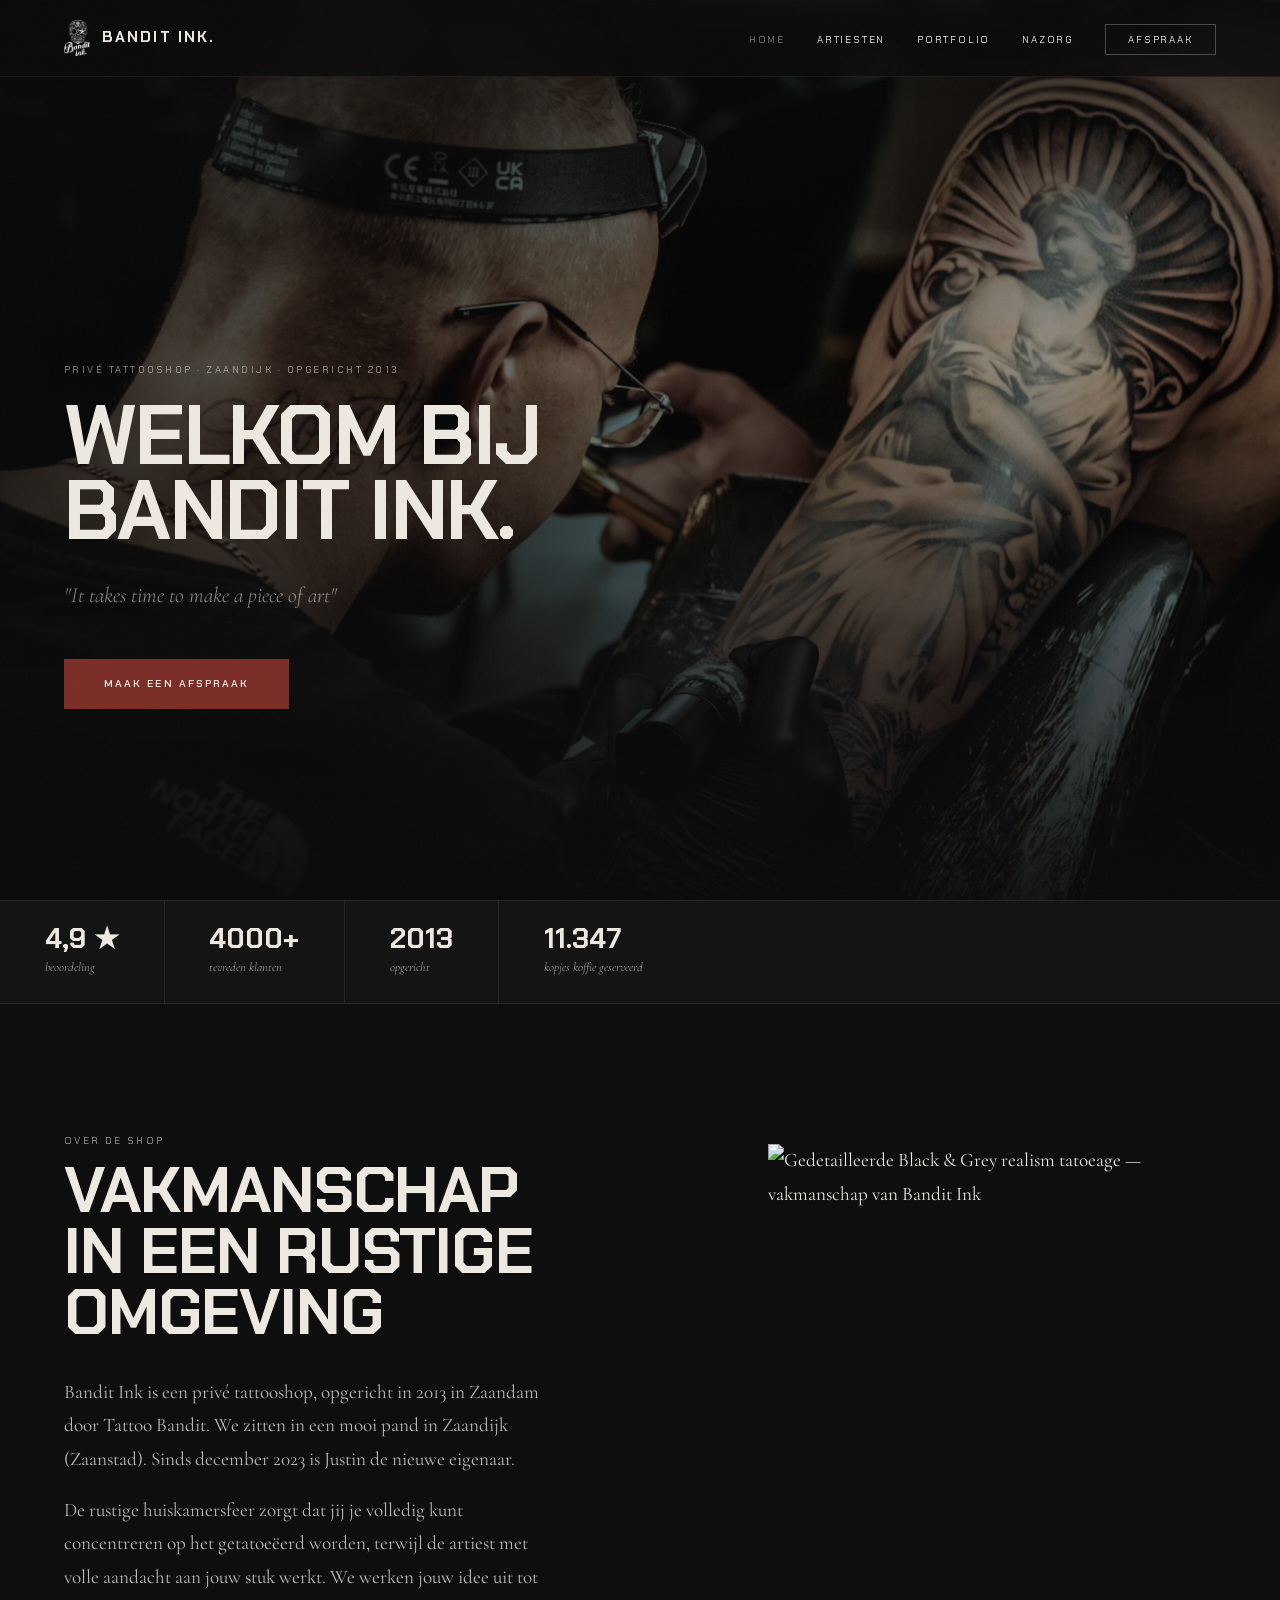
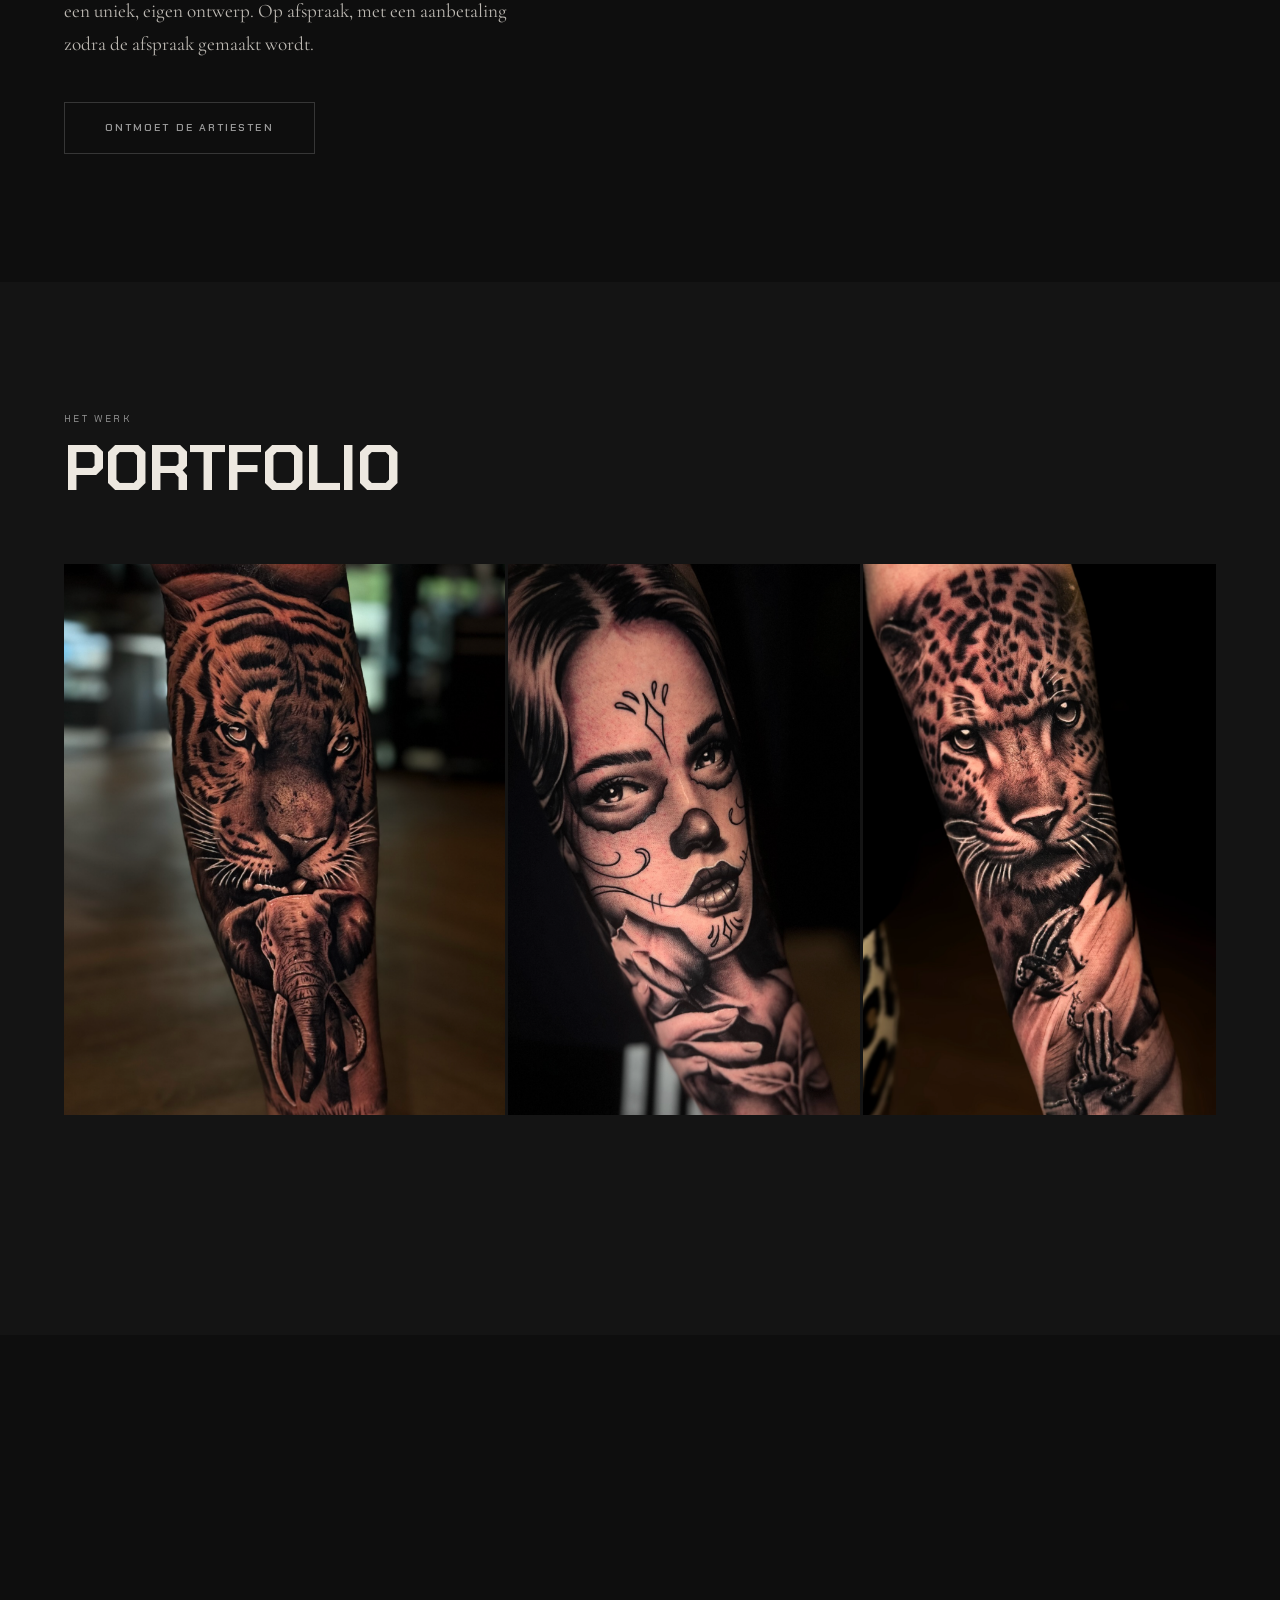
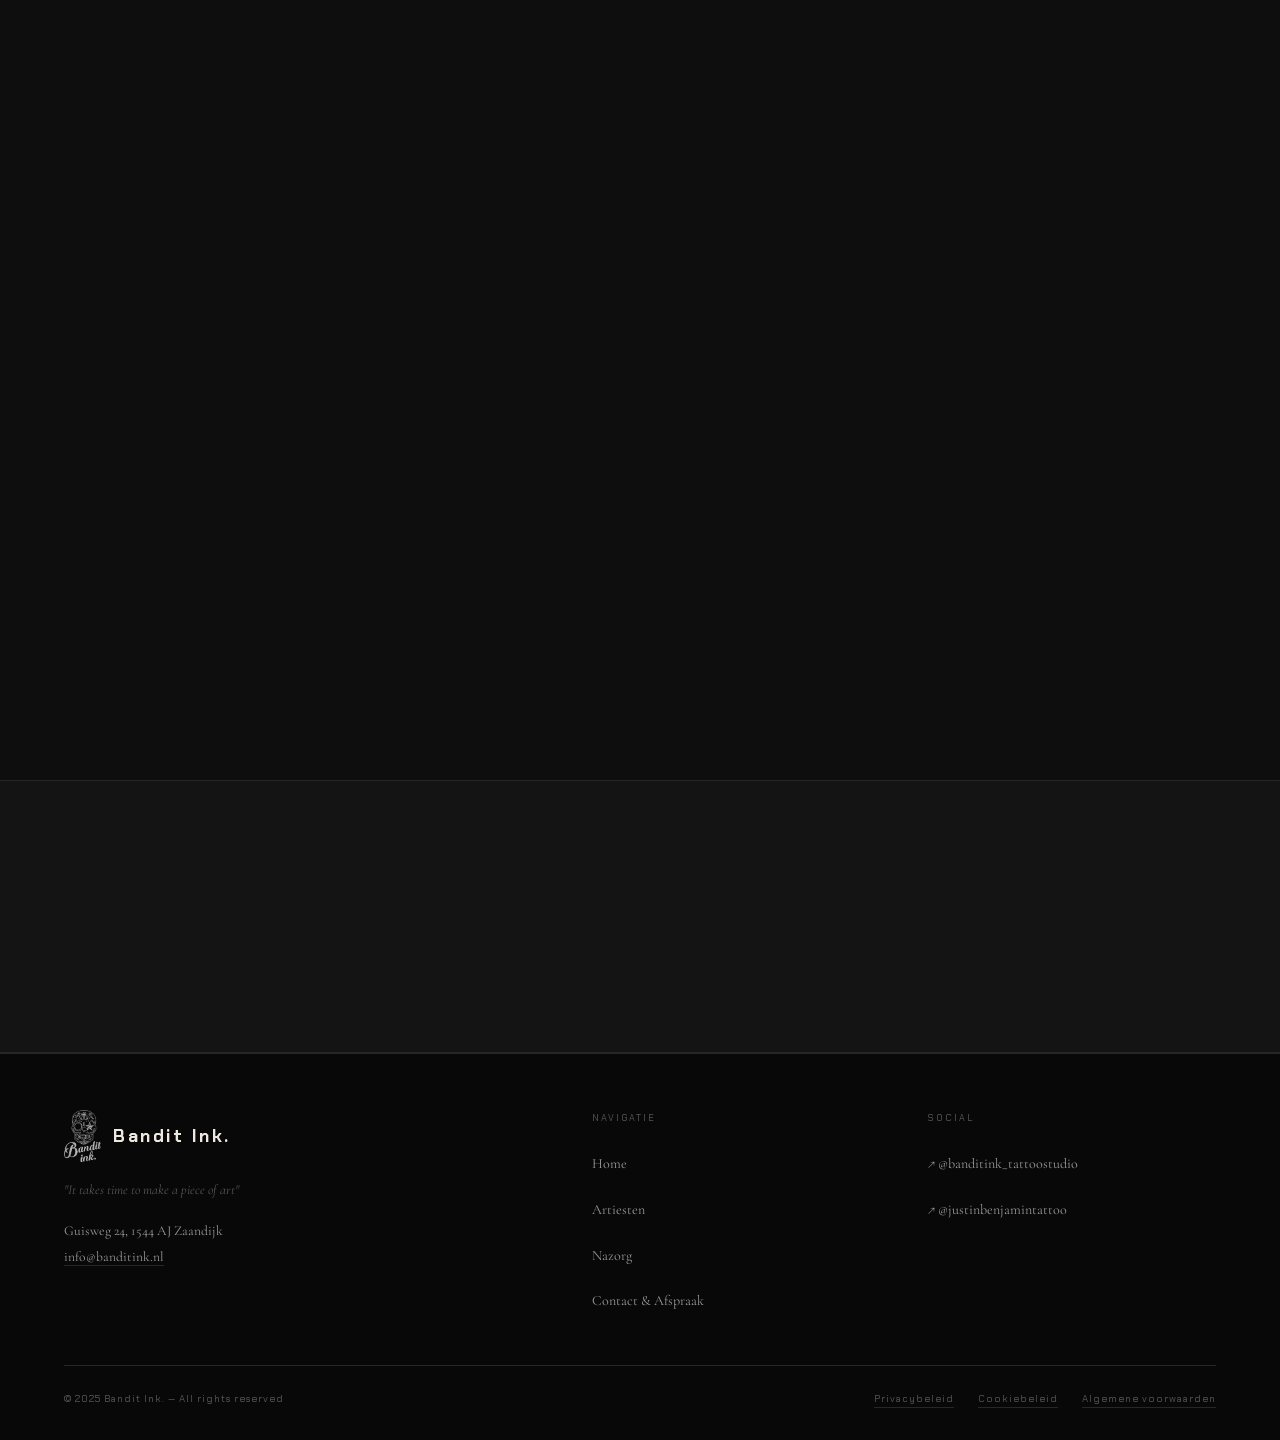
==== index.html @ 892857d8 "Initial commit: Bandit Ink website — multi-page static site Full editorial dark-theme website for Ba" ====
<!DOCTYPE html>
<html lang="nl">
<head>
  <meta charset="UTF-8">
  <meta name="viewport" content="width=device-width, initial-scale=1.0">
  <title>Bandit Ink — Privé Tattooshop in Zaandijk</title>
  <meta name="description" content="Privé tattooshop in Zaandijk (Zaanstad), dichtbij Zaandam en Amsterdam. Black & Grey en Fineline tatoeages op maat. Uitsluitend op afspraak. Opgericht 2013.">
  <meta property="og:title" content="Bandit Ink — Privé Tattooshop Zaandijk">
  <meta property="og:description" content="Privé tattooshop opgericht in 2013. Vakmanschap in Black & Grey en Fineline. Uitsluitend op afspraak.">
  <meta property="og:image" content="images/tattoo-justin-working.png">
  <meta property="og:url" content="https://www.banditink.nl">
  <meta property="og:type" content="website">
  <meta name="twitter:card" content="summary_large_image">
  <link rel="icon" type="image/png" href="images/logo-bandit-ink.png">

  <link rel="preconnect" href="https://fonts.googleapis.com">
  <link rel="preconnect" href="https://fonts.gstatic.com" crossorigin>
  <link href="https://fonts.googleapis.com/css2?family=Chakra+Petch:ital,wght@0,300;0,400;0,600;0,700;1,300&family=Cormorant+Garamond:ital,wght@0,300;0,400;0,500;1,300;1,400;1,500&display=swap" rel="stylesheet">
  <link rel="stylesheet" href="style.css">

  <style>
    /* ── HERO ── */
    .hero {
      position: relative;
      height: 100svh;
      min-height: 640px;
      display: flex;
      flex-direction: column;
      justify-content: flex-end;
      overflow: hidden;
    }
    .hero-bg {
      position: absolute;
      inset: 0;
      background-image: url('images/tattoo-justin-working.png');
      background-size: cover;
      background-position: center center;
      will-change: transform;
    }
    .hero-overlay {
      position: absolute;
      inset: 0;
      /* Links donker voor tekstleesbaarheid + verticale gradiënt */
      background:
        linear-gradient(
          to right,
          rgba(10,10,10,0.72) 0%,
          rgba(10,10,10,0.30) 55%,
          rgba(10,10,10,0.08) 100%
        ),
        linear-gradient(
          to bottom,
          rgba(10,10,10,0.72) 0%,
          rgba(10,10,10,0.06) 40%,
          rgba(10,10,10,0.60) 70%,
          rgba(10,10,10,0.94) 100%
        );
    }
    .hero-content {
      position: relative;
      /* Padding-top garandeert dat tekst nooit achter de vaste nav verdwijnt */
      padding: clamp(5rem, 11vh, 8rem) var(--px) clamp(3rem, 7vh, 5rem);
      max-width: min(92%, 960px);
    }
    .hero-eyebrow {
      font-family: var(--font-d);
      font-size: 0.6rem;
      font-weight: 400;
      letter-spacing: 0.26em;
      text-transform: uppercase;
      color: rgba(237,232,224,0.6);
      margin-bottom: 1.25rem;
      opacity: 0;
      transform: translateY(8px);
      animation: fadeUp 0.65s 0.25s cubic-bezier(0.22,1,0.36,1) forwards;
    }
    .hero-title {
      font-family: var(--font-d);
      font-size: clamp(2.8rem, 6.5vw, 6.5rem);
      font-weight: 700;
      line-height: 0.9;
      letter-spacing: -0.02em;
      text-transform: uppercase;
      margin-bottom: 1.75rem;
      opacity: 0;
      transform: translateY(16px);
      animation: fadeUp 0.85s 0.42s cubic-bezier(0.22,1,0.36,1) forwards;
    }
    .hero-tagline {
      font-family: var(--font-b);
      font-size: clamp(1rem, 1.8vw, 1.35rem);
      font-style: italic;
      font-weight: 300;
      color: rgba(237,232,224,0.58);
      margin-bottom: 2.75rem;
      opacity: 0;
      transform: translateY(8px);
      animation: fadeUp 0.65s 0.62s cubic-bezier(0.22,1,0.36,1) forwards;
    }
    .hero .btn {
      opacity: 0;
      transform: translateY(8px);
      animation: fadeUp 0.65s 0.8s cubic-bezier(0.22,1,0.36,1) forwards;
    }
    @keyframes fadeUp { to { opacity: 1; transform: translateY(0); } }

    /* ── OVER ── */
    #over { background: var(--bg); }
    .over-grid {
      display: grid;
      grid-template-columns: 7fr 5fr;
      gap: clamp(3rem, 6vw, 6rem);
      align-items: center;
    }
    .over-body {
      margin-top: 2rem;
      color: rgba(237,232,224,0.78);
      max-width: 54ch;
    }
    .over-cta { margin-top: 2.5rem; }
    .over-img-wrap { position: relative; }
    .over-img {
      width: 100%;
      aspect-ratio: 3 / 4;
      object-fit: cover;
      object-position: center;
    }
    /* Hairline accent box */
    .over-img-wrap::before {
      content: '';
      position: absolute;
      top: -1.5rem;
      right: -1.5rem;
      bottom: 1.5rem;
      left: 1.5rem;
      border: 1px solid var(--border);
      z-index: -1;
    }
    @media (max-width: 860px) {
      .over-grid { grid-template-columns: 1fr; }
      .over-img-wrap::before { display: none; }
      .over-img { aspect-ratio: 4 / 3; }
    }

    /* ── PORTFOLIO TEASER ── */
    #werk { background: var(--surface); }
    .werk-grid {
      display: grid;
      grid-template-columns: 5fr 4fr 4fr;
      gap: 3px;
      margin-top: clamp(2rem, 4vw, 3rem);
    }
    .werk-item { overflow: hidden; background: var(--surface-2); }
    .werk-item img {
      width: 100%;
      height: 100%;
      object-fit: cover;
      aspect-ratio: 3 / 4;
      display: block;
      transition: transform 0.55s cubic-bezier(0.22,1,0.36,1);
    }
    .werk-item:hover img { transform: scale(1.04); }
    .werk-item:first-child img { aspect-ratio: 4 / 5; }
    .werk-cta { margin-top: 2.5rem; display: flex; gap: 1rem; flex-wrap: wrap; }

    @media (max-width: 760px) {
      .werk-grid { grid-template-columns: 1fr 1fr; }
      .werk-item:first-child img, .werk-item img { aspect-ratio: 1; }
    }

    /* ── WERKWIJZE ── */
    #werkwijze { background: var(--bg); }
    .ww-grid {
      display: grid;
      grid-template-columns: 6fr 4fr;
      gap: clamp(3rem, 6vw, 6rem);
      align-items: start;
    }
    .ww-step {
      display: grid;
      grid-template-columns: 3.5rem 1fr;
      gap: 1.75rem;
      align-items: start;
      padding-block: 2rem;
      border-top: 1px solid var(--border);
    }
    .ww-step:last-child { border-bottom: 1px solid var(--border); }
    .ww-num {
      font-family: var(--font-d);
      font-size: 2rem;
      font-weight: 700;
      color: var(--border-2);
      line-height: 1;
      padding-top: 0.1rem;
      user-select: none;
    }
    .ww-title {
      font-family: var(--font-d);
      font-size: 0.78rem;
      font-weight: 600;
      letter-spacing: 0.1em;
      text-transform: uppercase;
      margin-bottom: 0.5rem;
    }
    .ww-body {
      font-size: 1rem;
      color: rgba(237,232,224,0.7);
    }
    .ww-img-wrap { position: sticky; top: 5.5rem; }
    .ww-img { width: 100%; aspect-ratio: 3 / 4; object-fit: cover; }

    @media (max-width: 860px) {
      .ww-grid { grid-template-columns: 1fr; }
      .ww-img-wrap { display: none; }
    }

    /* ── CTA STRIP ── */
    .cta-strip {
      background: var(--surface);
      border-top: 1px solid var(--border);
      border-bottom: 1px solid var(--border);
      padding-block: clamp(3rem, 6vw, 4.5rem);
    }
    .cta-strip .container {
      display: flex;
      align-items: center;
      justify-content: space-between;
      gap: 2rem;
      flex-wrap: wrap;
    }
    .cta-strip-text .h-md { margin-top: 0.5rem; }
    .cta-strip-text p { margin-top: 0.75rem; max-width: 50ch; color: rgba(237,232,224,0.65); font-size: 1rem; }
  </style>

  <script type="application/ld+json">
  {
    "@context": "https://schema.org",
    "@type": "TattooParlor",
    "name": "Bandit Ink",
    "url": "https://www.banditink.nl",
    "image": "https://www.banditink.nl/images/tattoo-justin-working.png",
    "description": "Privé tattooshop in Zaandijk (Zaanstad), opgericht in 2013. Vakmanschap in Black & Grey en Fineline tatoeages op maat. Uitsluitend op afspraak.",
    "foundingDate": "2013",
    "address": {
      "@type": "PostalAddress",
      "streetAddress": "Guisweg 24",
      "postalCode": "1544 AJ",
      "addressLocality": "Zaandijk",
      "addressRegion": "Noord-Holland",
      "addressCountry": "NL"
    },
    "geo": { "@type": "GeoCoordinates", "latitude": 52.4730, "longitude": 4.8166 },
    "email": "info@banditink.nl",
    "openingHoursSpecification": [{
      "@type": "OpeningHoursSpecification",
      "dayOfWeek": ["Monday","Tuesday","Wednesday","Thursday","Friday","Saturday","Sunday"],
      "description": "Uitsluitend op afspraak"
    }],
    "sameAs": [
      "https://www.instagram.com/banditink_tattoostudio",
      "https://www.instagram.com/justinbenjamintattoo",
      "https://www.instagram.com/tattoobandit"
    ]
  }
  </script>
</head>
<body>

<!-- ── NAVIGATIE ─────────────────────────────────────────── -->
<nav class="nav" id="main-nav" aria-label="Hoofdnavigatie">
  <a href="index.html" class="nav-brand" aria-label="Bandit Ink — homepage">
    <img src="images/logo-bandit-ink.png" alt="" class="nav-logo-img" aria-hidden="true">
    <span class="nav-brand-name">Bandit Ink.</span>
  </a>
  <ul class="nav-links" id="nav-links" role="list">
    <li><a href="index.html" aria-current="page">Home</a></li>
    <li><a href="artiesten.html">Artiesten</a></li>
    <li><a href="#werk">Portfolio</a></li>
    <li><a href="nazorg.html">Nazorg</a></li>
    <li><a href="contact.html" class="nav-afspraak">Afspraak</a></li>
  </ul>
  <button class="nav-toggle" id="nav-toggle"
          aria-label="Menu openen" aria-expanded="false" aria-controls="nav-links">
    <span></span><span></span><span></span>
  </button>
</nav>

<!-- ── HERO ─────────────────────────────────────────────── -->
<section id="home" class="hero" aria-label="Home Bandit Ink">
  <div class="hero-bg" id="hero-bg"
       role="img"
       aria-label="Justin Benjamin tatoeëert in de Bandit Ink studio — gefocust aan het werk">
  </div>
  <div class="hero-overlay" aria-hidden="true"></div>
  <div class="hero-content">
    <p class="hero-eyebrow">Privé Tattooshop · Zaandijk · Opgericht 2013</p>
    <h1 class="hero-title">Welkom bij<br>Bandit Ink.</h1>
    <p class="hero-tagline">"It takes time to make a piece of art"</p>
    <a href="contact.html" class="btn btn-primary">Maak een afspraak</a>
  </div>
</section>

<!-- ── STATS BAR ─────────────────────────────────────────── -->
<div class="stats-bar" aria-label="Bandit Ink in cijfers" role="region">
  <div class="stat-item">
    <span class="stat-num">4,9 ★</span>
    <span class="stat-lbl">beoordeling</span>
  </div>
  <div class="stat-item">
    <span class="stat-num">4000+</span>
    <span class="stat-lbl">tevreden klanten</span>
  </div>
  <div class="stat-item">
    <span class="stat-num">2013</span>
    <span class="stat-lbl">opgericht</span>
  </div>
  <div class="stat-item">
    <span class="stat-num">11.347</span>
    <span class="stat-lbl">kopjes koffie geserveerd</span>
  </div>
</div>

<!-- ── OVER ──────────────────────────────────────────────── -->
<section id="over" aria-labelledby="over-h">
  <div class="container">
    <div class="over-grid">
      <div>
        <span class="label reveal">Over de shop</span>
        <h2 id="over-h" class="h-lg reveal d1" style="margin-top:0.75rem">
          Vakmanschap<br>in een rustige<br>omgeving
        </h2>
        <div class="over-body reveal d2">
          <p>Bandit Ink is een privé tattooshop, opgericht in 2013 in Zaandam door Tattoo Bandit. We zitten in een mooi pand in Zaandijk (Zaanstad). Sinds december 2023 is Justin de nieuwe eigenaar.</p>
          <p>De rustige huiskamersfeer zorgt dat jij je volledig kunt concentreren op het getatoeëerd worden, terwijl de artiest met volle aandacht aan jouw stuk werkt. We werken jouw idee uit tot een uniek, eigen ontwerp. Op afspraak, met een aanbetaling zodra de afspraak gemaakt wordt.</p>
        </div>
        <div class="over-cta reveal d3">
          <a href="artiesten.html" class="btn btn-outline">Ontmoet de artiesten</a>
        </div>
      </div>
      <div class="over-img-wrap reveal d3">
        <img class="over-img"
             src="images/tattoo-marylin.png"
             alt="Gedetailleerde Black & Grey realism tatoeage — vakmanschap van Bandit Ink"
             loading="lazy" width="600" height="800">
      </div>
    </div>
  </div>
</section>

<!-- ── WERK / PORTFOLIO TEASER ───────────────────────────── -->
<section id="werk" aria-labelledby="werk-h">
  <div class="container">
    <div class="section-header reveal">
      <span class="label">Het werk</span>
      <h2 id="werk-h" class="h-lg">Portfolio</h2>
    </div>

    <div class="werk-grid" role="list" aria-label="Selectie uit het portfolio">
      <div class="werk-item reveal" role="listitem">
        <img src="images/tattoo-tiger-elephant.png"
             alt="Black & Grey realism: tijger en olifant op het kuit"
             loading="lazy" width="500" height="625">
      </div>
      <div class="werk-item reveal d1" role="listitem">
        <img src="images/tattoo-catrina.png"
             alt="Black & Grey tatoeage: Catrina portret met roos op de onderarm"
             loading="lazy" width="400" height="500">
      </div>
      <div class="werk-item reveal d2" role="listitem">
        <img src="images/tattoo-cheetah.png"
             alt="Black & Grey tatoeage: tijger met geometrisch patroon op het bovenbeen"
             loading="lazy" width="400" height="500">
      </div>
    </div>

    <div class="werk-cta reveal d2">
      <a href="https://www.instagram.com/banditink_tattoostudio"
         target="_blank" rel="noopener noreferrer"
         class="btn btn-outline"
         aria-label="Meer werk op Instagram van Bandit Ink (opent nieuw tabblad)">
        Bekijk meer op Instagram
      </a>
    </div>
  </div>
</section>

<!-- ── WERKWIJZE ─────────────────────────────────────────── -->
<section id="werkwijze" aria-labelledby="ww-h">
  <div class="container">
    <div class="ww-grid">
      <div>
        <div class="section-header reveal">
          <span class="label">Hoe het werkt</span>
          <h2 id="ww-h" class="h-lg">Van idee<br>naar huid</h2>
        </div>
        <ol aria-label="Stappen van het tatoeageproces">
          <li class="ww-step reveal">
            <span class="ww-num" aria-hidden="true">01</span>
            <div>
              <p class="ww-title">Stuur je idee</p>
              <p class="ww-body">Deel je inspiratie, het gewenste lichaamsdeel en een omschrijving. Via Instagram of e-mail.</p>
            </div>
          </li>
          <li class="ww-step reveal d1">
            <span class="ww-num" aria-hidden="true">02</span>
            <div>
              <p class="ww-title">Uniek ontwerp</p>
              <p class="ww-body">We werken jouw idee uit tot een eigen Bandit Ink-ontwerp. Geen kopie — altijd een origineel.</p>
            </div>
          </li>
          <li class="ww-step reveal d2">
            <span class="ww-num" aria-hidden="true">03</span>
            <div>
              <p class="ww-title">Afspraak &amp; aanbetaling</p>
              <p class="ww-body">Datum vastprikken en een aanbetaling voldoen. Zo is jouw plek zeker.</p>
            </div>
          </li>
          <li class="ww-step reveal d3">
            <span class="ww-num" aria-hidden="true">04</span>
            <div>
              <p class="ww-title">Rustige sessie</p>
              <p class="ww-body">Alle aandacht voor jouw stuk — geen drukte, geen haast. Koffie staat klaar.</p>
            </div>
          </li>
        </ol>
      </div>
      <aside class="ww-img-wrap reveal d2" aria-hidden="true">
        <img class="ww-img"
             src="images/tattoo-justin-working.png"
             alt=""
             loading="lazy" width="500" height="667">
      </aside>
    </div>
  </div>
</section>

<!-- ── NAZORG STRIP ───────────────────────────────────────── -->
<div class="cta-strip" aria-label="Nazorg informatie">
  <div class="container">
    <div class="cta-strip-text reveal">
      <span class="label">Na je sessie</span>
      <h2 class="h-md">Nazorg</h2>
      <p>Goede verzorging na je tatoeage is bepalend voor het resultaat. Lees onze volledige nazorg-instructies.</p>
    </div>
    <a href="nazorg.html" class="btn btn-outline reveal d2">Lees de nazorg-instructies</a>
  </div>
</div>

<!-- ── FOOTER ─────────────────────────────────────────────── -->
<footer aria-label="Footer">
  <div class="container">
    <div class="footer-inner">
      <div class="footer-brand">
        <div class="footer-logo-wrap">
          <img src="images/logo-bandit-ink.png" alt="Bandit Ink logo" class="footer-logo-img">
          <span class="footer-brand-name">Bandit Ink.</span>
        </div>
        <p class="footer-tagline">"It takes time to make a piece of art"</p>
        <address class="footer-addr">
          Guisweg 24, 1544 AJ Zaandijk<br>
          <a href="mailto:info@banditink.nl">info@banditink.nl</a>
        </address>
      </div>
      <nav aria-label="Footer navigatie">
        <p class="footer-col-title">Navigatie</p>
        <ul class="footer-links" role="list">
          <li><a href="index.html">Home</a></li>
          <li><a href="artiesten.html">Artiesten</a></li>
          <li><a href="nazorg.html">Nazorg</a></li>
          <li><a href="contact.html">Contact &amp; Afspraak</a></li>
        </ul>
      </nav>
      <div>
        <p class="footer-col-title">Social</p>
        <ul class="footer-links" role="list">
          <li><a href="https://www.instagram.com/banditink_tattoostudio" target="_blank" rel="noopener noreferrer" aria-label="Instagram Bandit Ink Studio (opent nieuw tabblad)">↗ @banditink_tattoostudio</a></li>
          <li><a href="https://www.instagram.com/justinbenjamintattoo" target="_blank" rel="noopener noreferrer" aria-label="Instagram Justin Benjamin (opent nieuw tabblad)">↗ @justinbenjamintattoo</a></li>
        </ul>
      </div>
    </div>
    <div class="footer-bottom">
      <p class="footer-copy">© 2025 Bandit Ink. — All rights reserved</p>
      <nav aria-label="Juridische links" style="display:flex;gap:1.5rem;flex-wrap:wrap">
        <a href="privacybeleid.html" class="footer-copy" style="color:var(--text-dim);border-bottom:1px solid var(--border);transition:border-color 0.2s">Privacybeleid</a>
        <a href="cookiebeleid.html" class="footer-copy" style="color:var(--text-dim);border-bottom:1px solid var(--border);transition:border-color 0.2s">Cookiebeleid</a>
        <a href="algemene-voorwaarden.html" class="footer-copy" style="color:var(--text-dim);border-bottom:1px solid var(--border);transition:border-color 0.2s">Algemene voorwaarden</a>
      </nav>
    </div>
  </div>
</footer>

<script>
  /* Nav: scroll → donkerder */
  const nav = document.getElementById('main-nav');
  window.addEventListener('scroll', () => {
    nav.classList.toggle('solid', window.scrollY > 80);
  }, { passive: true });

  /* Hamburger */
  const toggle  = document.getElementById('nav-toggle');
  const navList = document.getElementById('nav-links');
  toggle.addEventListener('click', () => {
    const open = navList.classList.toggle('open');
    toggle.setAttribute('aria-expanded', open);
    toggle.setAttribute('aria-label', open ? 'Menu sluiten' : 'Menu openen');
  });
  navList.querySelectorAll('a').forEach(a =>
    a.addEventListener('click', () => {
      navList.classList.remove('open');
      toggle.setAttribute('aria-expanded', 'false');
      toggle.setAttribute('aria-label', 'Menu openen');
    })
  );

  /* Subtiele hero parallax */
  const heroBg = document.getElementById('hero-bg');
  if (heroBg && window.matchMedia('(prefers-reduced-motion: no-preference)').matches) {
    window.addEventListener('scroll', () => {
      const y = window.scrollY;
      if (y < window.innerHeight * 1.2)
        heroBg.style.transform = `scale(1.06) translateY(${y * 0.15}px)`;
    }, { passive: true });
  }

  /* Scroll reveal */
  const obs = new IntersectionObserver((entries) => {
    entries.forEach(e => {
      if (e.isIntersecting) { e.target.classList.add('in'); obs.unobserve(e.target); }
    });
  }, { threshold: 0.08, rootMargin: '0px 0px -30px 0px' });
  document.querySelectorAll('.reveal').forEach(el => obs.observe(el));
</script>
</body>
</html>
---- style.css ----
/* ═══════════════════════════════════════════════════════════
   BANDIT INK — Gedeelde stylesheet
   Chakra Petch (headings) + Cormorant Garamond (body)
   Palette: #0E0E0E bg · #EDE8E0 text · #7B2D26 accent
═══════════════════════════════════════════════════════════ */

/* ─── TOKENS ──────────────────────────────────────────────── */
:root {
  --bg:          #0E0E0E;
  --surface:     #141414;
  --surface-2:   #1C1C1C;
  --border:      #272727;
  --border-2:    #363636;
  --text:        #EDE8E0;
  --text-muted:  #999;
  --text-dim:    #555;
  --accent:      #7B2D26;
  --accent-h:    #973528;
  --font-d:      'Chakra Petch', monospace;
  --font-b:      'Cormorant Garamond', Georgia, serif;
  --max-w:       1280px;
  --px:          clamp(1.5rem, 5vw, 5rem);
}

/* ─── RESET ───────────────────────────────────────────────── */
*, *::before, *::after { margin: 0; padding: 0; box-sizing: border-box; }
html { scroll-behavior: smooth; -webkit-text-size-adjust: 100%; }
body {
  background: var(--bg);
  color: var(--text);
  font-family: var(--font-b);
  font-size: clamp(1.05rem, 1vw + 0.7rem, 1.2rem);
  line-height: 1.75;
  overflow-x: hidden;
}
img  { display: block; max-width: 100%; height: auto; }
a    { color: inherit; text-decoration: none; }
button { cursor: pointer; border: none; background: none; font: inherit; color: inherit; }
ul, ol { list-style: none; }
p + p  { margin-top: 0.9em; }
address { font-style: normal; }

/* ─── GRAIN OVERLAY ───────────────────────────────────────── */
body::after {
  content: '';
  position: fixed;
  inset: 0;
  pointer-events: none;
  z-index: 9000;
  opacity: 0.45;
  background-image: url("data:image/svg+xml,%3Csvg xmlns='http://www.w3.org/2000/svg' width='256' height='256'%3E%3Cfilter id='g'%3E%3CfeTurbulence type='fractalNoise' baseFrequency='0.9' numOctaves='4' stitchTiles='stitch'/%3E%3CfeColorMatrix type='saturate' values='0'/%3E%3C/filter%3E%3Crect width='256' height='256' filter='url(%23g)' opacity='0.07'/%3E%3C/svg%3E");
}

/* ─── LAYOUT ──────────────────────────────────────────────── */
.container {
  width: 100%;
  max-width: var(--max-w);
  margin-inline: auto;
  padding-inline: var(--px);
}

/* ─── TYPOGRAFIE-HELPERS ──────────────────────────────────── */
.label {
  display: block;
  font-family: var(--font-d);
  font-size: 0.62rem;
  font-weight: 400;
  letter-spacing: 0.24em;
  text-transform: uppercase;
  color: var(--text-muted);
}

.h-xl {
  font-family: var(--font-d);
  font-size: clamp(3rem, 8vw, 8rem);
  font-weight: 700;
  line-height: 0.9;
  letter-spacing: -0.02em;
  text-transform: uppercase;
}
.h-lg {
  font-family: var(--font-d);
  font-size: clamp(2.25rem, 5vw, 5rem);
  font-weight: 700;
  line-height: 0.95;
  letter-spacing: -0.015em;
  text-transform: uppercase;
}
.h-md {
  font-family: var(--font-d);
  font-size: clamp(1.4rem, 2.5vw, 2.4rem);
  font-weight: 600;
  line-height: 1.05;
  text-transform: uppercase;
}
.h-sm {
  font-family: var(--font-d);
  font-size: clamp(0.9rem, 1.2vw, 1.1rem);
  font-weight: 600;
  letter-spacing: 0.08em;
  text-transform: uppercase;
}

/* ─── KNOPPEN ─────────────────────────────────────────────── */
.btn {
  display: inline-block;
  font-family: var(--font-d);
  font-size: 0.65rem;
  font-weight: 600;
  letter-spacing: 0.2em;
  text-transform: uppercase;
  padding: 1rem 2.5rem;
  transition: background 0.22s, color 0.22s, border-color 0.22s, transform 0.18s;
}
.btn-primary { background: var(--accent); color: var(--text); }
.btn-primary:hover { background: var(--accent-h); transform: translateY(-2px); }
.btn-outline { border: 1px solid var(--border-2); color: var(--text-muted); }
.btn-outline:hover { border-color: var(--text-muted); color: var(--text); }
.btn:focus-visible { outline: 2px solid var(--text); outline-offset: 3px; }

/* ─── NAVIGATIE ───────────────────────────────────────────── */
.nav {
  position: fixed;
  top: 0; left: 0; right: 0;
  z-index: 500;
  display: flex;
  align-items: center;
  justify-content: space-between;
  padding: 1.25rem var(--px);
  /* Altijd licht donker — leesbaarheid boven elke foto */
  background: rgba(10, 10, 10, 0.82);
  backdrop-filter: blur(12px);
  -webkit-backdrop-filter: blur(12px);
  border-bottom: 1px solid rgba(255,255,255,0.06);
  transition: background 0.3s, border-color 0.3s;
}
.nav.solid {
  background: rgba(10, 10, 10, 0.97);
  border-color: var(--border);
}

/* Logo-merk: afbeelding + tekst gecombineerd */
.nav-brand {
  display: flex;
  align-items: center;
  gap: 0.75rem;
  flex-shrink: 0;
}
.nav-logo-img {
  height: 36px;
  width: auto;
  display: block;
  /* Wit logo op transparant — filter voor leesbaarheid */
  filter: brightness(0) invert(1);
}
.nav-brand-name {
  font-family: var(--font-d);
  font-size: 0.95rem;
  font-weight: 700;
  letter-spacing: 0.14em;
  text-transform: uppercase;
  color: var(--text);
  line-height: 1;
}

/* Navigatielinks */
.nav-links {
  display: flex;
  align-items: center;
  gap: 2rem;
}
.nav-links a {
  font-family: var(--font-d);
  font-size: 0.62rem;
  font-weight: 400;
  letter-spacing: 0.18em;
  text-transform: uppercase;
  color: var(--text);          /* Volledig wit — altijd leesbaar */
  transition: opacity 0.2s;
}
.nav-links a:hover { opacity: 0.65; }
.nav-links a[aria-current="page"] {
  opacity: 0.5;
  cursor: default;
  pointer-events: none;
}
.nav-links a:focus-visible { outline: 1px solid var(--text); outline-offset: 4px; }

/* Afspraak-knop in nav */
.nav-afspraak {
  padding: 0.5rem 1.4rem;
  border: 1px solid rgba(255,255,255,0.25);
  color: var(--text) !important;
  opacity: 1 !important;
  transition: border-color 0.2s, background 0.2s !important;
}
.nav-afspraak:hover {
  border-color: rgba(255,255,255,0.55) !important;
  background: rgba(255,255,255,0.06) !important;
  opacity: 1 !important;
}

/* Hamburger (mobiel) */
.nav-toggle {
  display: none;
  flex-direction: column;
  gap: 5px;
  width: 24px;
  padding: 4px 0;
}
.nav-toggle span {
  display: block;
  height: 1px;
  background: var(--text);
  transition: all 0.3s ease;
  transform-origin: center;
}
.nav-toggle[aria-expanded="true"] span:nth-child(1) { transform: translateY(6px) rotate(45deg); }
.nav-toggle[aria-expanded="true"] span:nth-child(2) { opacity: 0; }
.nav-toggle[aria-expanded="true"] span:nth-child(3) { transform: translateY(-6px) rotate(-45deg); }

@media (max-width: 820px) {
  .nav-links { display: none; }
  .nav-links.open {
    display: flex;
    flex-direction: column;
    position: absolute;
    top: 100%;
    left: 0; right: 0;
    background: rgba(10,10,10,0.98);
    padding: 2rem var(--px) 2.5rem;
    gap: 1.75rem;
    border-bottom: 1px solid var(--border);
  }
  .nav-toggle { display: flex; }
}

/* ─── PAGINA-HEADER (binnenste pagina's) ──────────────────── */
.page-header {
  padding-top: calc(4.5rem + clamp(4rem, 8vh, 6rem));
  padding-bottom: clamp(3rem, 6vw, 5rem);
  border-bottom: 1px solid var(--border);
}
.page-header .label { margin-bottom: 0.75rem; }

/* ─── SECTIES ─────────────────────────────────────────────── */
section {
  padding-block: clamp(5rem, 10vw, 8rem);
}
.section-header {
  margin-bottom: clamp(2.5rem, 5vw, 4.5rem);
}
.section-header .label { margin-bottom: 0.75rem; }

/* ─── SCROLL REVEAL ───────────────────────────────────────── */
.reveal {
  opacity: 0;
  transform: translateY(22px);
  transition: opacity 0.72s ease, transform 0.72s ease;
}
.reveal.in { opacity: 1; transform: none; }
.d1 { transition-delay: 0.08s; }
.d2 { transition-delay: 0.16s; }
.d3 { transition-delay: 0.24s; }
.d4 { transition-delay: 0.32s; }

/* ─── STATS BAR ───────────────────────────────────────────── */
.stats-bar {
  background: var(--surface);
  border-top: 1px solid var(--border);
  border-bottom: 1px solid var(--border);
  display: flex;
  align-items: stretch;
  overflow-x: auto;
  -webkit-overflow-scrolling: touch;
  scrollbar-width: none;
}
.stats-bar::-webkit-scrollbar { display: none; }
.stat-item {
  display: flex;
  flex-direction: column;
  justify-content: center;
  gap: 0.25rem;
  padding: 1.5rem clamp(1.5rem, 3.5vw, 3.5rem);
  flex-shrink: 0;
  border-right: 1px solid var(--border);
}
.stat-item:last-child { border-right: none; }
.stat-num {
  font-family: var(--font-d);
  font-size: clamp(1.3rem, 2.2vw, 1.85rem);
  font-weight: 700;
  line-height: 1;
  white-space: nowrap;
}
.stat-lbl {
  font-size: 0.78rem;
  font-style: italic;
  color: var(--text-muted);
  white-space: nowrap;
}

/* ─── ARTIESTENKAART ──────────────────────────────────────── */
.artist-card {
  display: grid;
  grid-template-columns: 1fr 1fr;
  align-items: start;
  border-top: 1px solid var(--border);
  padding-block: clamp(3rem, 6vw, 5rem);
}
.artist-card:last-child { border-bottom: 1px solid var(--border); }

/* Gespiegelde variant */
.artist-card.flip .artist-img-wrap { order: 2; }
.artist-card.flip .artist-info     { order: 1; }

.artist-img-wrap { overflow: hidden; }
.artist-img {
  width: 100%;
  aspect-ratio: 3 / 4;
  object-fit: cover;
  object-position: top center;
  display: block;
  transition: transform 0.65s cubic-bezier(0.22, 1, 0.36, 1);
}
.artist-card:hover .artist-img { transform: scale(1.035); }

/* Memoriam-variant: foto in grijswaarden */
.artist-img.memorial {
  filter: grayscale(1);
  opacity: 0.75;
}

.artist-info {
  padding: clamp(2rem, 5vw, 4.5rem);
  display: flex;
  flex-direction: column;
  justify-content: center;
}
.artist-stijl {
  font-family: var(--font-d);
  font-size: 0.6rem;
  letter-spacing: 0.22em;
  text-transform: uppercase;
  color: var(--text-muted);
  margin-bottom: 1.25rem;
}
.artist-naam {
  font-family: var(--font-d);
  font-size: clamp(2rem, 4.5vw, 4rem);
  font-weight: 700;
  text-transform: uppercase;
  line-height: 0.95;
  margin-bottom: 1.75rem;
}
.artist-naam.dim { color: var(--text-muted); }

.artist-bio {
  font-size: clamp(1rem, 1.1vw, 1.1rem);
  color: rgba(237,232,224,0.72);
  max-width: 38ch;
  margin-bottom: 2.25rem;
}
.artist-ig {
  display: inline-flex;
  align-items: center;
  gap: 0.4rem;
  font-family: var(--font-d);
  font-size: 0.62rem;
  letter-spacing: 0.16em;
  text-transform: uppercase;
  color: var(--text-muted);
  border-bottom: 1px solid var(--border);
  padding-bottom: 0.3rem;
  transition: color 0.2s, border-color 0.2s;
}
.artist-ig:hover { color: var(--text); border-color: var(--text-muted); }
.artist-ig:focus-visible { outline: 1px solid var(--text); }

/* In memoriam-markering */
.artist-memoriam-badge {
  display: inline-block;
  font-family: var(--font-d);
  font-size: 0.55rem;
  letter-spacing: 0.2em;
  text-transform: uppercase;
  color: var(--text-dim);
  border: 1px solid var(--border);
  padding: 0.3rem 0.75rem;
  margin-bottom: 1.25rem;
}

@media (max-width: 780px) {
  .artist-card {
    grid-template-columns: 1fr;
  }
  .artist-card.flip .artist-img-wrap,
  .artist-card.flip .artist-info { order: unset; }
  .artist-info { padding: 1.5rem 0; }
  .artist-img { aspect-ratio: 4 / 3; }
}

/* ─── FOOTER ──────────────────────────────────────────────── */
footer {
  background: #080808;
  border-top: 1px solid var(--border);
  padding-block: 3.5rem 2rem;
}
.footer-inner {
  display: grid;
  grid-template-columns: 2fr 1.2fr 1.2fr;
  gap: 3rem;
  margin-bottom: 3rem;
}
.footer-brand { display: flex; flex-direction: column; gap: 1rem; }
.footer-logo-wrap {
  display: flex;
  align-items: center;
  gap: 0.75rem;
}
.footer-logo-img {
  height: 52px;
  width: auto;
  filter: brightness(0) invert(1);
  opacity: 0.7;
}
.footer-brand-name {
  font-family: var(--font-d);
  font-size: 1.1rem;
  font-weight: 700;
  letter-spacing: 0.14em;
}
.footer-tagline {
  font-size: 0.85rem;
  font-style: italic;
  color: var(--text-dim);
}
.footer-addr {
  font-size: 0.85rem;
  color: var(--text-muted);
  line-height: 1.9;
}
.footer-addr a {
  border-bottom: 1px solid var(--border);
  transition: border-color 0.2s;
}
.footer-addr a:hover { border-color: var(--text-muted); }

.footer-col-title {
  font-family: var(--font-d);
  font-size: 0.58rem;
  letter-spacing: 0.22em;
  text-transform: uppercase;
  color: var(--text-dim);
  margin-bottom: 1.25rem;
}
.footer-links { display: flex; flex-direction: column; gap: 0.75rem; }
.footer-links a {
  font-size: 0.88rem;
  color: var(--text-muted);
  transition: color 0.2s;
}
.footer-links a:hover { color: var(--text); }
.footer-links a:focus-visible { outline: 1px solid var(--text); outline-offset: 3px; }

.footer-bottom {
  border-top: 1px solid var(--border);
  padding-top: 1.5rem;
  display: flex;
  justify-content: space-between;
  align-items: center;
  flex-wrap: wrap;
  gap: 1rem;
}
.footer-copy {
  font-family: var(--font-d);
  font-size: 0.62rem;
  letter-spacing: 0.1em;
  color: var(--text-dim);
}

@media (max-width: 760px) {
  .footer-inner { grid-template-columns: 1fr; gap: 2.5rem; }
  .footer-bottom { flex-direction: column; text-align: center; }
}

/* ─── FOCUS ───────────────────────────────────────────────── */
:focus-visible { outline: 2px solid var(--text); outline-offset: 3px; }
:focus:not(:focus-visible) { outline: none; }

/* ─── NAV JS-SCRIPT ───────────────────────────────────────── */
/* Nav scroll — via JS class .solid */
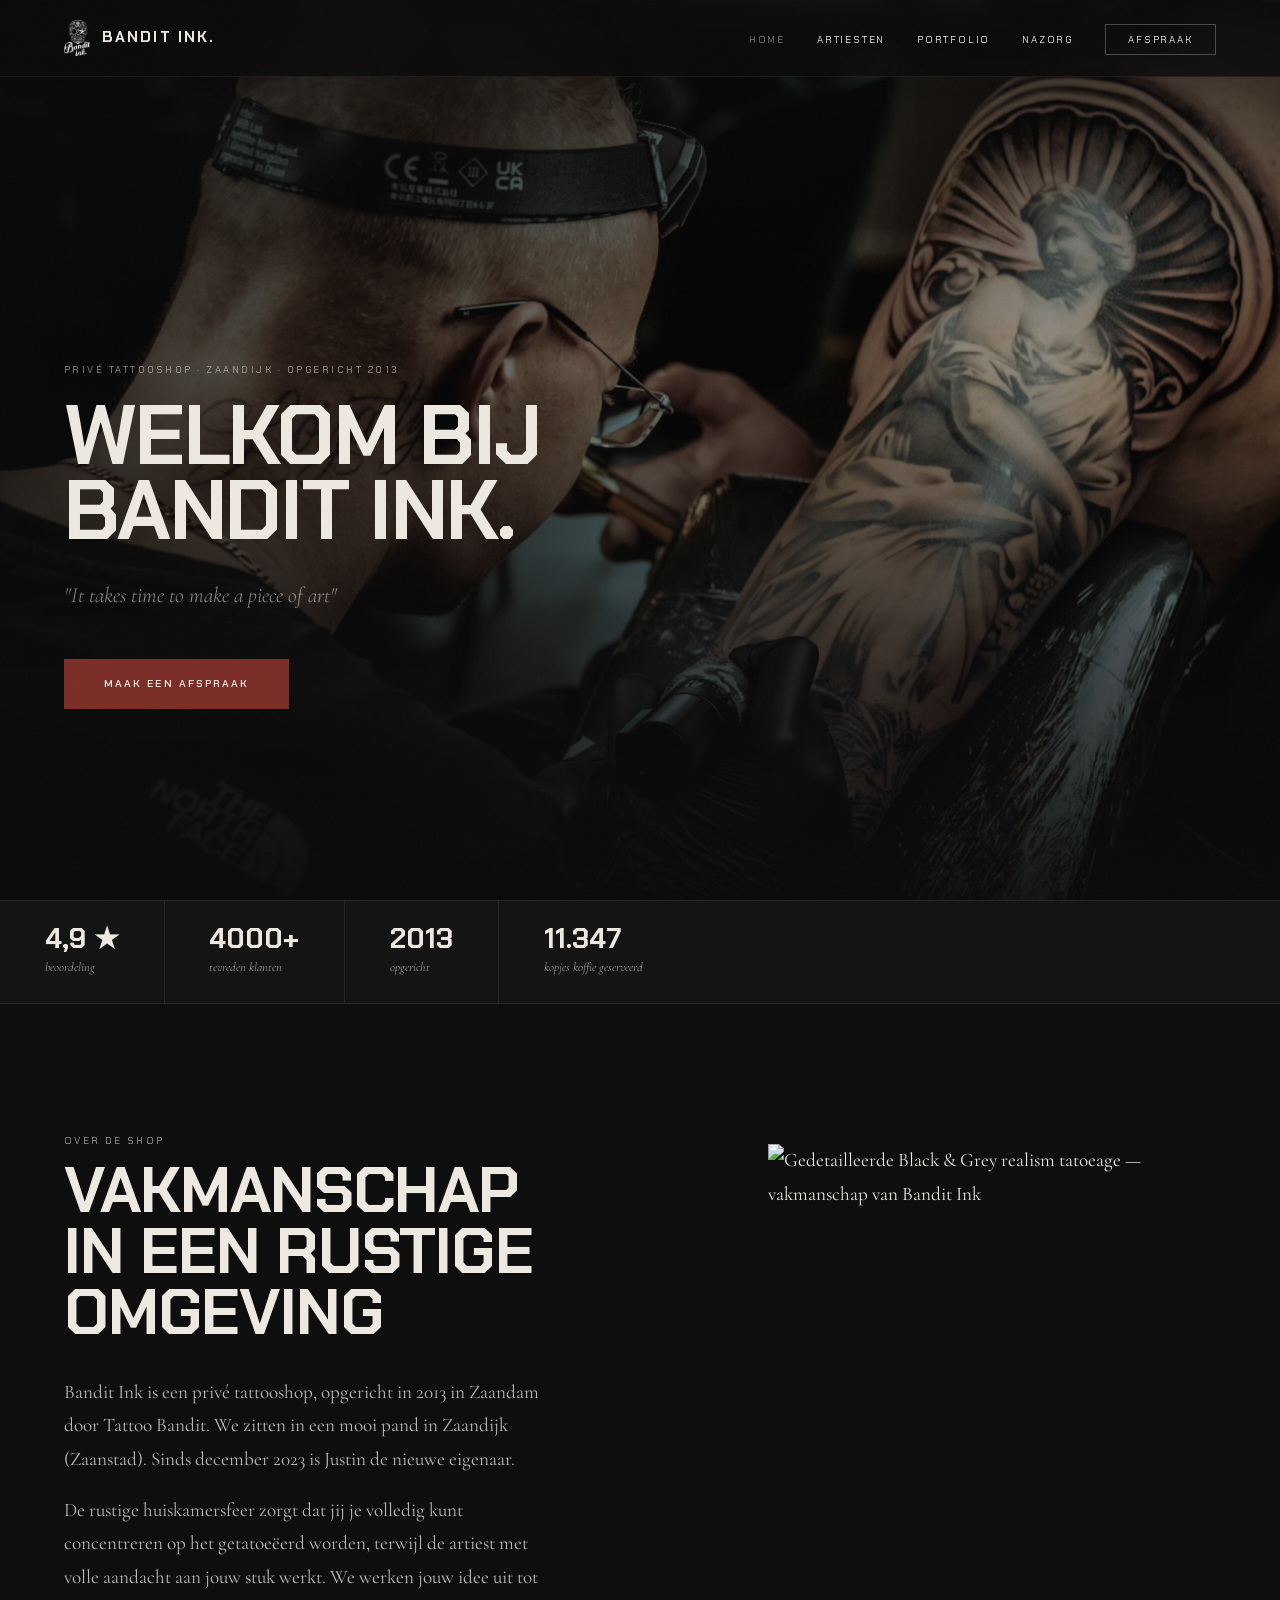
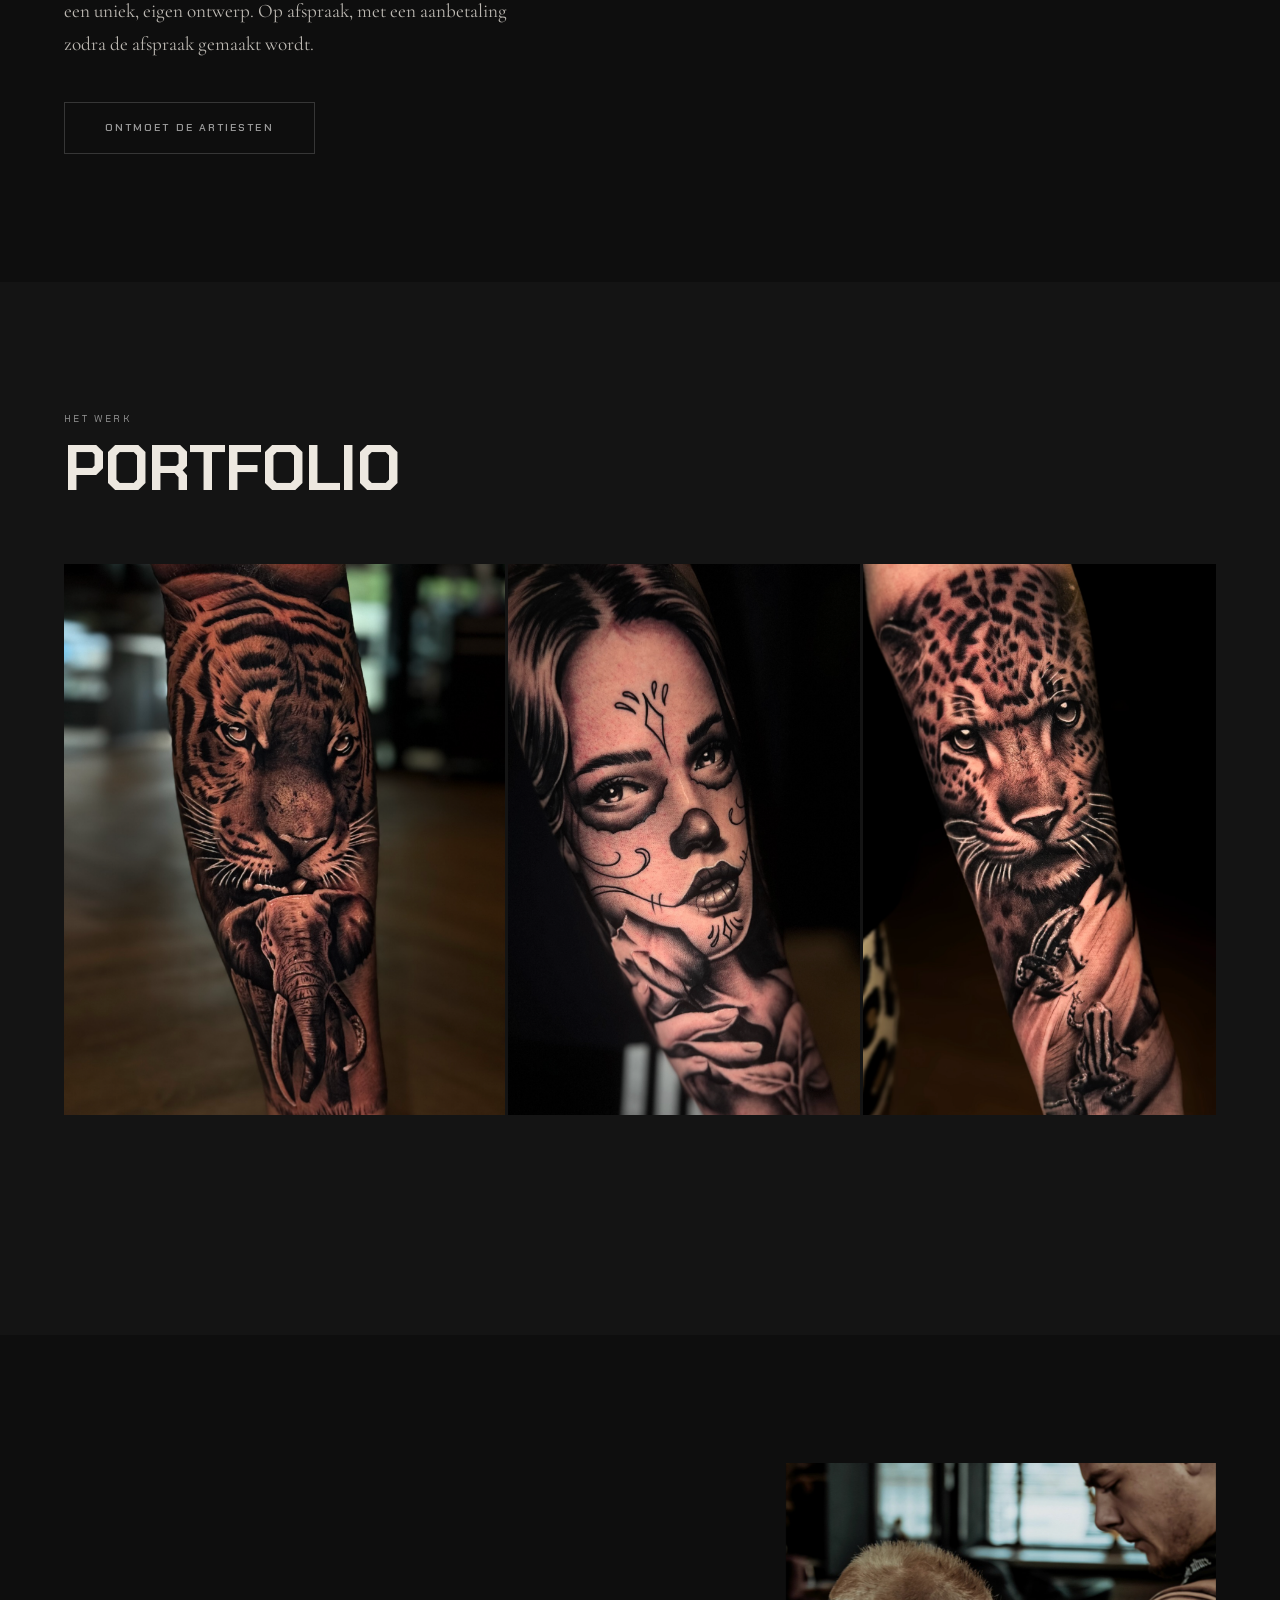
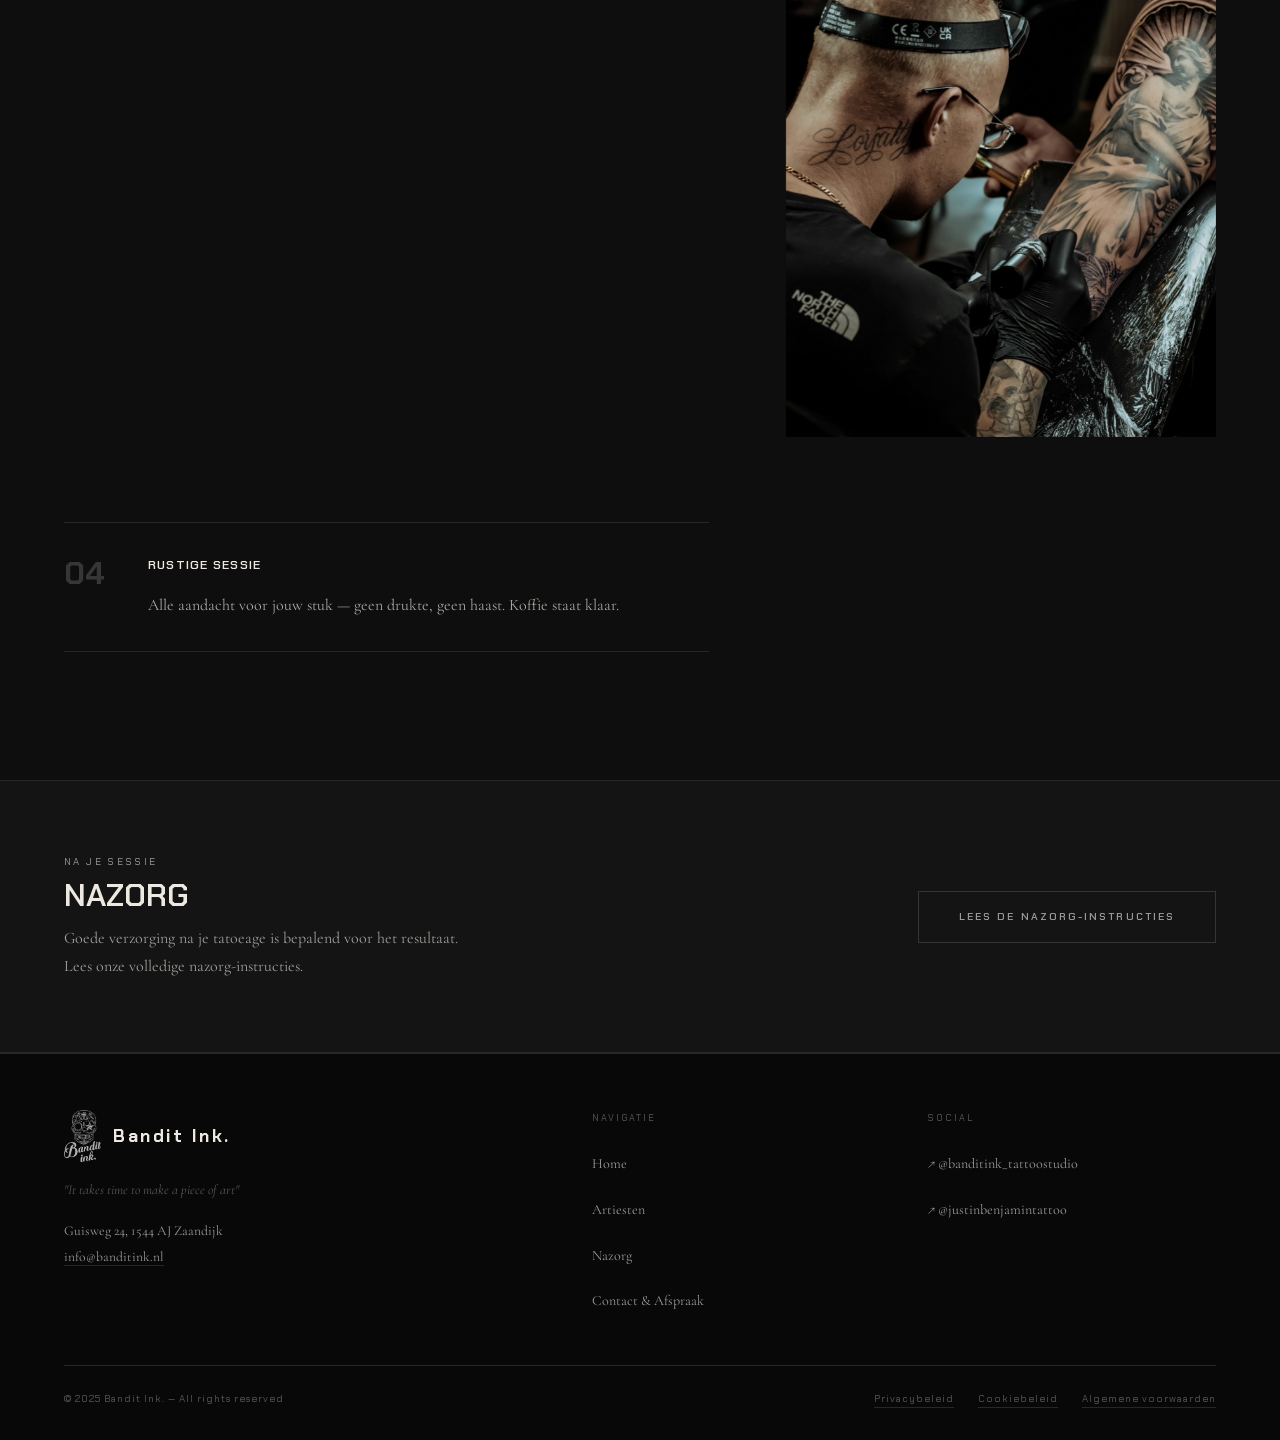
==== commit f45f01b9: "seo: canonical URLs, OG/Twitter tags, JSON-LD, sitemap, robots.txt - Canonical <link> op alle hoofdp" ====
--- a/index.html
+++ b/index.html
@@ -5,13 +5,26 @@
   <meta name="viewport" content="width=device-width, initial-scale=1.0">
   <title>Bandit Ink — Privé Tattooshop in Zaandijk</title>
   <meta name="description" content="Privé tattooshop in Zaandijk (Zaanstad), dichtbij Zaandam en Amsterdam. Black & Grey en Fineline tatoeages op maat. Uitsluitend op afspraak. Opgericht 2013.">
+  <link rel="canonical" href="https://www.banditink.nl/">
   <meta property="og:title" content="Bandit Ink — Privé Tattooshop Zaandijk">
   <meta property="og:description" content="Privé tattooshop opgericht in 2013. Vakmanschap in Black & Grey en Fineline. Uitsluitend op afspraak.">
-  <meta property="og:image" content="images/tattoo-justin-working.png">
-  <meta property="og:url" content="https://www.banditink.nl">
+  <meta property="og:image" content="https://www.banditink.nl/images/tattoo-justin-working.png">
+  <meta property="og:image:alt" content="Justin Benjamin aan het werk bij Bandit Ink, Zaandijk">
+  <meta property="og:url" content="https://www.banditink.nl/">
   <meta property="og:type" content="website">
+  <meta property="og:locale" content="nl_NL">
+  <meta property="og:site_name" content="Bandit Ink">
   <meta name="twitter:card" content="summary_large_image">
+  <meta name="twitter:title" content="Bandit Ink — Privé Tattooshop Zaandijk">
+  <meta name="twitter:description" content="Privé tattooshop opgericht in 2013. Black & Grey en Fineline tatoeages op maat. Uitsluitend op afspraak in Zaandijk.">
+  <meta name="twitter:image" content="https://www.banditink.nl/images/tattoo-justin-working.png">
+  <meta name="theme-color" content="#0E0E0E">
+  <meta name="geo.region" content="NL-NH">
+  <meta name="geo.placename" content="Zaandijk, Noord-Holland">
+  <meta name="geo.position" content="52.4730;4.8166">
+  <meta name="ICBM" content="52.4730, 4.8166">
   <link rel="icon" type="image/png" href="images/logo-bandit-ink.png">
+  <link rel="preload" as="image" href="images/tattoo-justin-working.png" fetchpriority="high">
 
   <link rel="preconnect" href="https://fonts.googleapis.com">
   <link rel="preconnect" href="https://fonts.gstatic.com" crossorigin>
--- a/style.css
+++ b/style.css
@@ -24,14 +24,14 @@
 
 /* ─── RESET ───────────────────────────────────────────────── */
 *, *::before, *::after { margin: 0; padding: 0; box-sizing: border-box; }
-html { scroll-behavior: smooth; -webkit-text-size-adjust: 100%; }
+html { scroll-behavior: smooth; -webkit-text-size-adjust: 100%; overflow-x: hidden; }
 body {
   background: var(--bg);
   color: var(--text);
   font-family: var(--font-b);
   font-size: clamp(1.05rem, 1vw + 0.7rem, 1.2rem);
   line-height: 1.75;
-  overflow-x: hidden;
+  overflow-x: clip;
 }
 img  { display: block; max-width: 100%; height: auto; }
 a    { color: inherit; text-decoration: none; }
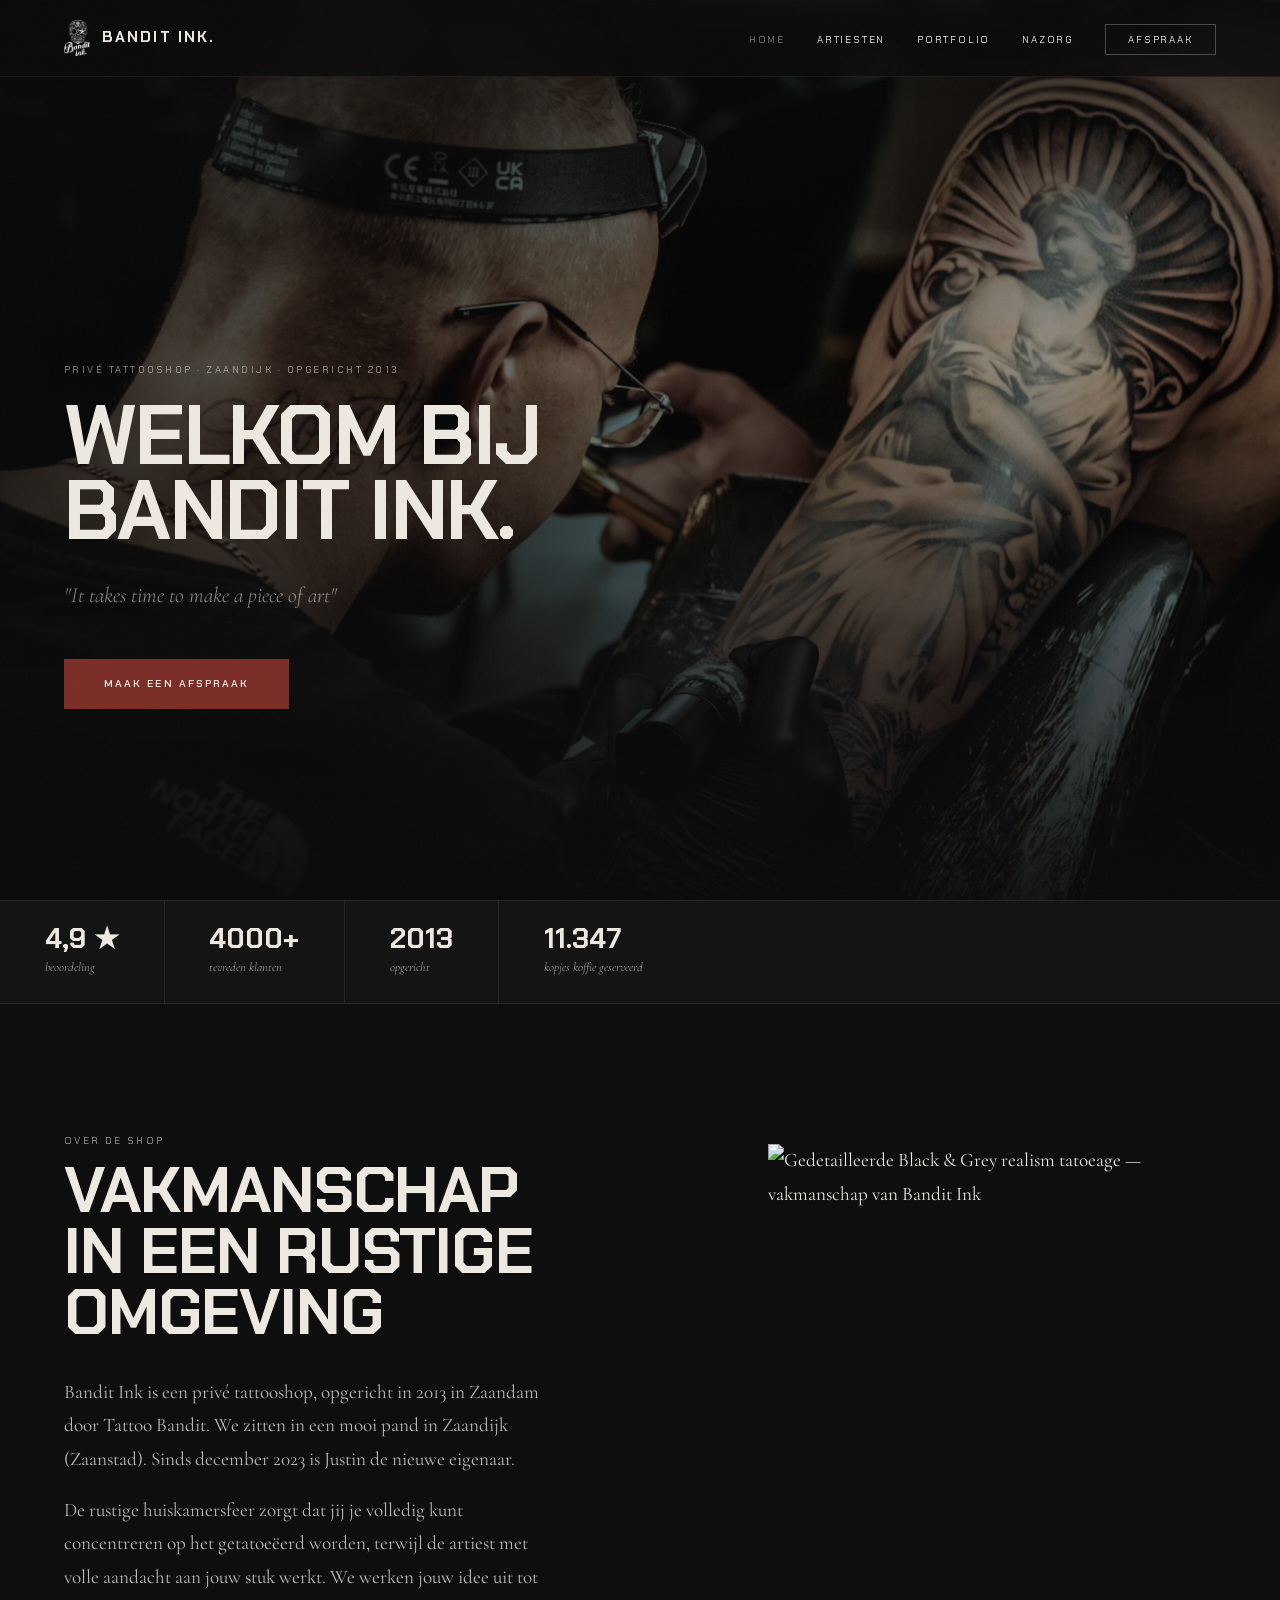
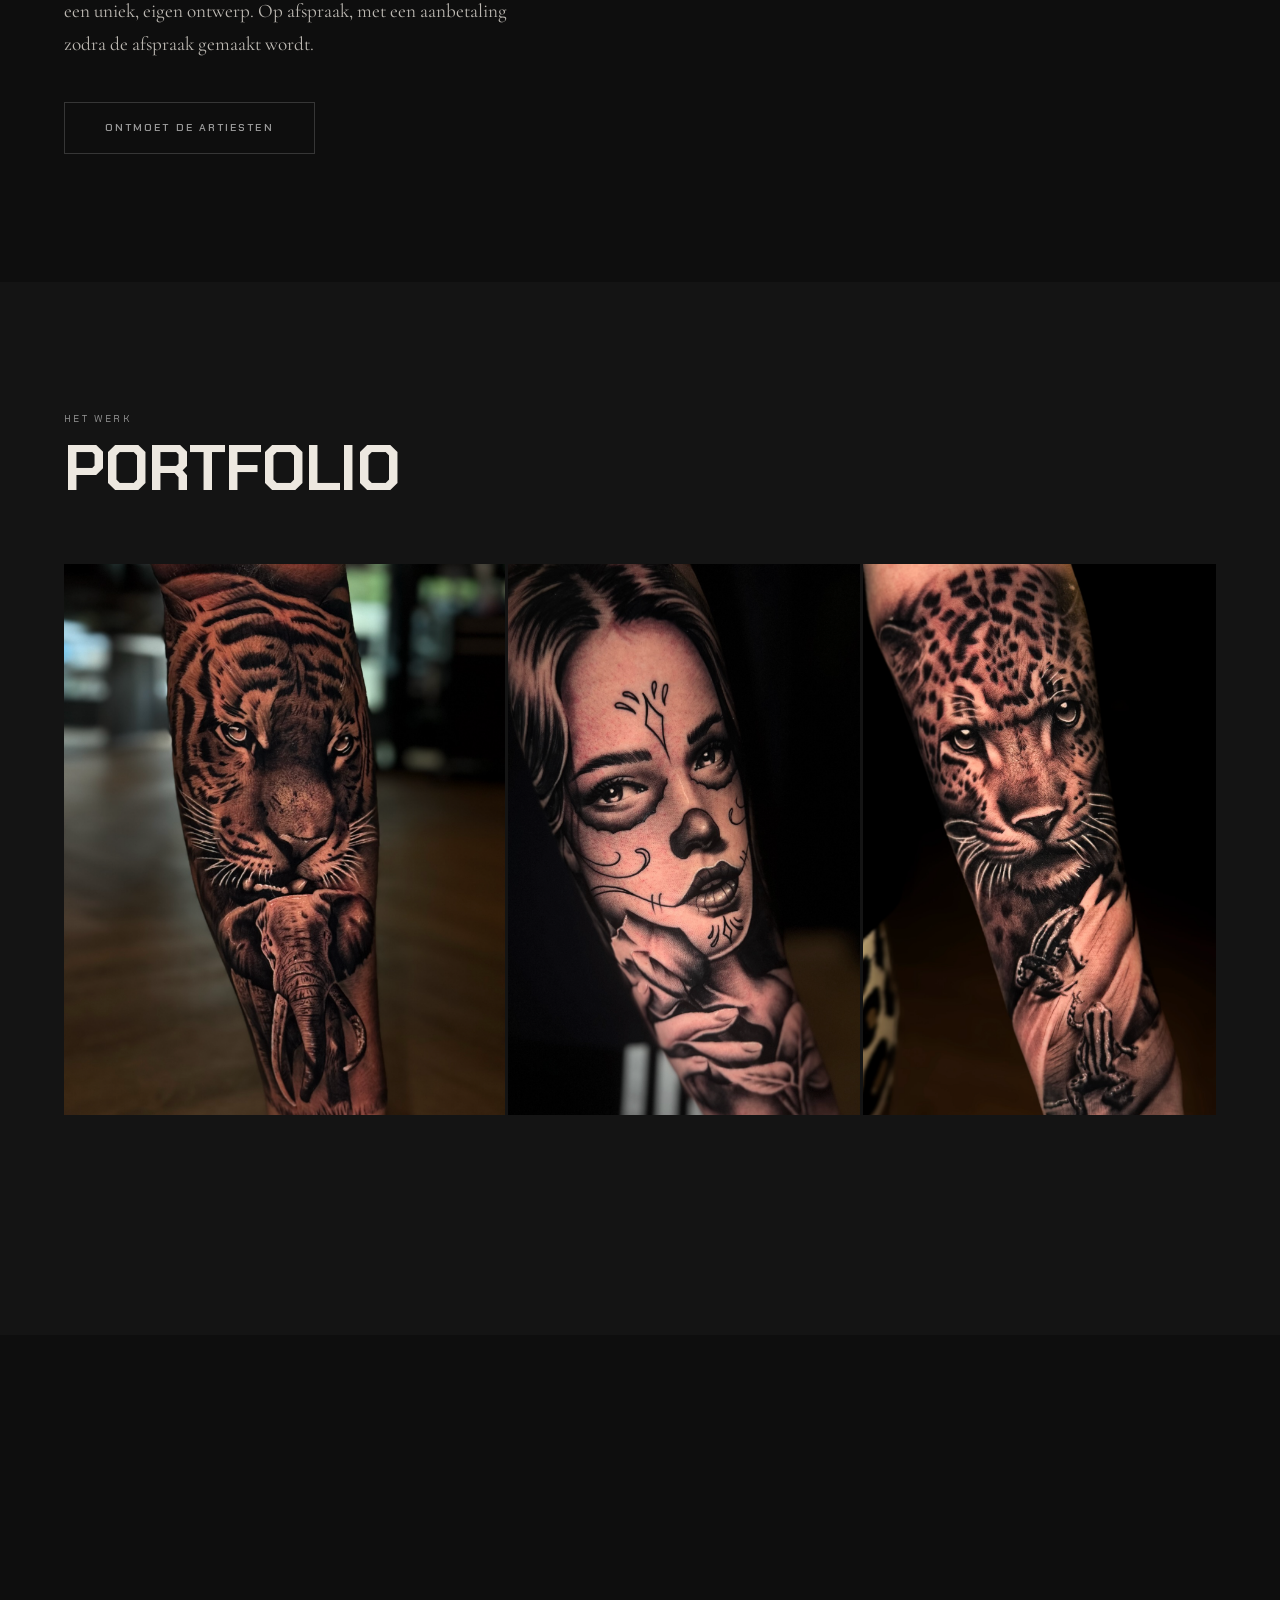
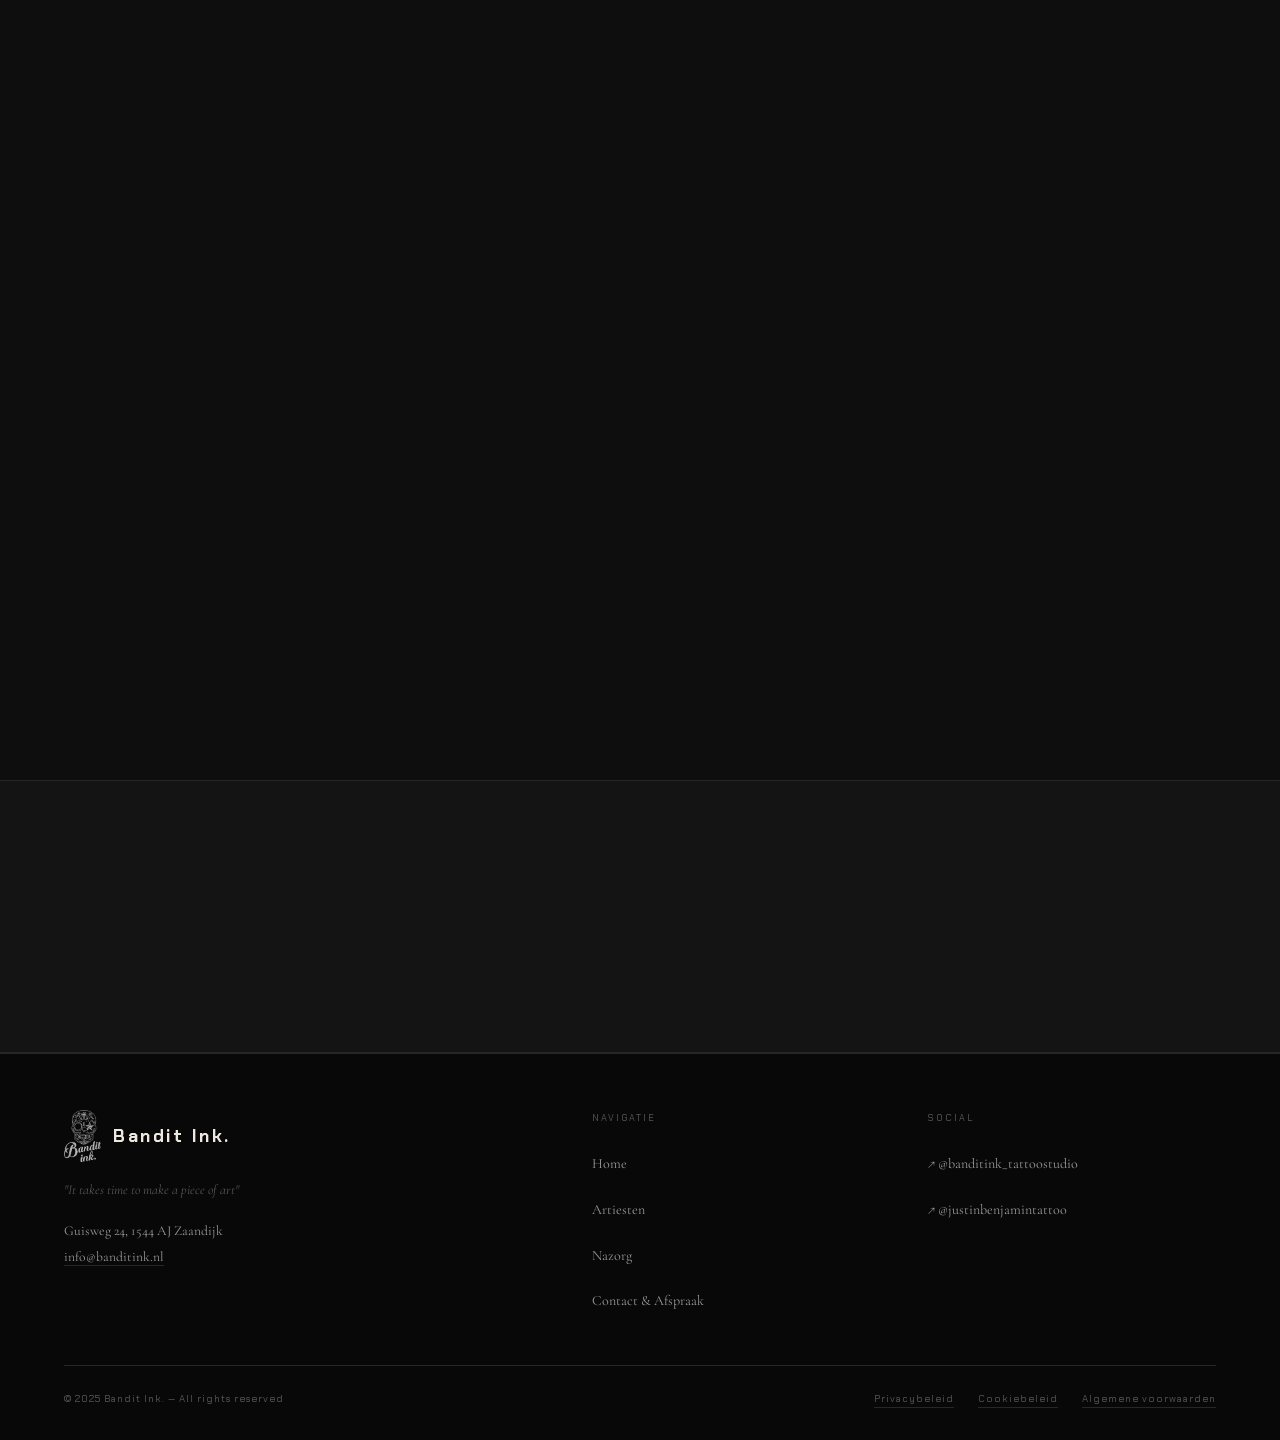
==== commit 13d91058: "chore: blokkeer indexering door zoekmachines robots.txt: Disallow: / voor alle crawlers noindex + no" ====
--- a/index.html
+++ b/index.html
@@ -5,6 +5,7 @@
   <meta name="viewport" content="width=device-width, initial-scale=1.0">
   <title>Bandit Ink — Privé Tattooshop in Zaandijk</title>
   <meta name="description" content="Privé tattooshop in Zaandijk (Zaanstad), dichtbij Zaandam en Amsterdam. Black & Grey en Fineline tatoeages op maat. Uitsluitend op afspraak. Opgericht 2013.">
+  <meta name="robots" content="noindex, nofollow">
   <link rel="canonical" href="https://www.banditink.nl/">
   <meta property="og:title" content="Bandit Ink — Privé Tattooshop Zaandijk">
   <meta property="og:description" content="Privé tattooshop opgericht in 2013. Vakmanschap in Black & Grey en Fineline. Uitsluitend op afspraak.">
@@ -176,7 +177,7 @@
     .werk-item:first-child img { aspect-ratio: 4 / 5; }
     .werk-cta { margin-top: 2.5rem; display: flex; gap: 1rem; flex-wrap: wrap; }
 
-    @media (max-width: 760px) {
+    @media (max-width: 820px) {
       .werk-grid { grid-template-columns: 1fr 1fr; }
       .werk-item:first-child img, .werk-item img { aspect-ratio: 1; }
     }
--- a/style.css
+++ b/style.css
@@ -479,7 +479,7 @@
   color: var(--text-dim);
 }
 
-@media (max-width: 760px) {
+@media (max-width: 820px) {
   .footer-inner { grid-template-columns: 1fr; gap: 2.5rem; }
   .footer-bottom { flex-direction: column; text-align: center; }
 }
